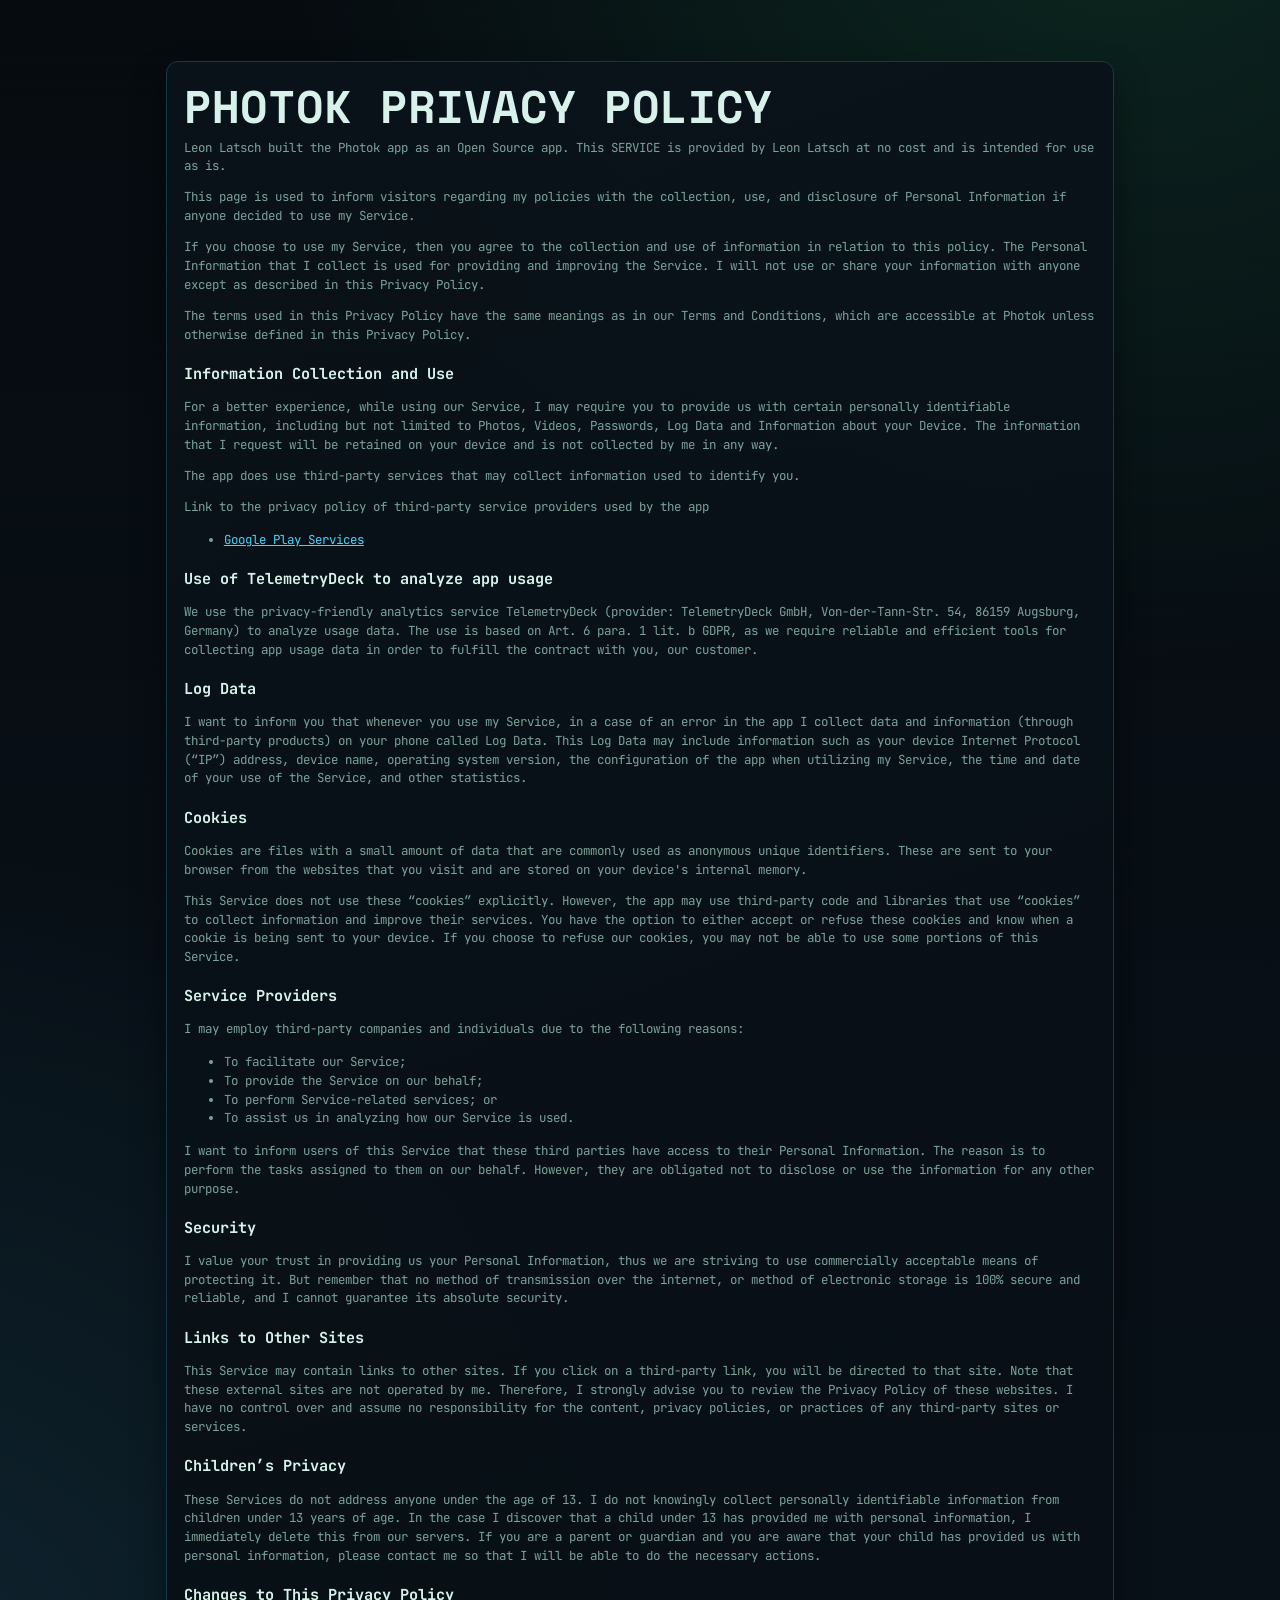
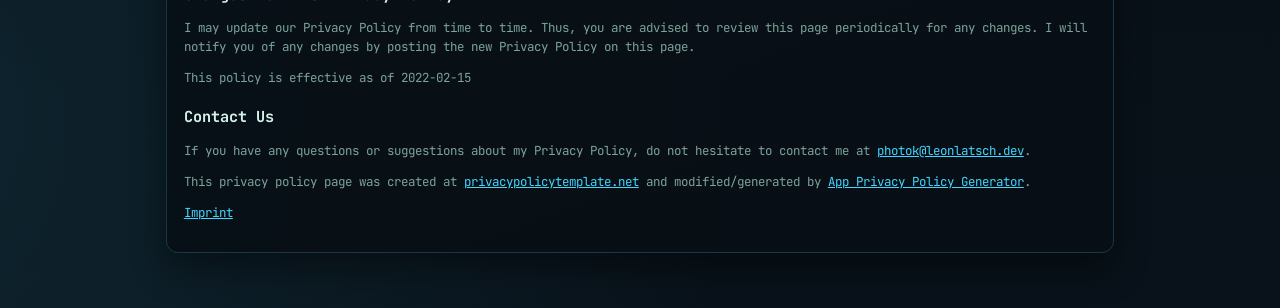
==== photok_privacy_policy/index.html @ 94ca9293 "add telemetry deck to photok privacy policy" ====
<!doctype html>
<html lang="en">
    <head>
        <meta charset="UTF-8" />
        <meta name="viewport" content="width=device-width, initial-scale=1.0" />
        <title>Photok Privacy Policy</title>
        <meta name="description" content="Privacy Policy for the Photok app." />
        <link
            rel="icon"
            type="image/png"
            href="https://github.com/leonlatsch.png"
        />
        <link rel="preconnect" href="https://fonts.googleapis.com" />
        <link rel="preconnect" href="https://fonts.gstatic.com" crossorigin />
        <link
            href="https://fonts.googleapis.com/css2?family=JetBrains+Mono:wght@400;500;700;800&family=Space+Mono:wght@400;700&display=swap"
            rel="stylesheet"
        />
        <link rel="stylesheet" href="../styles.css" />
    </head>
    <body>
        <div class="noise" aria-hidden="true"></div>

        <main class="legal-page">
            <section class="section legal-card">
                <h1>Photok Privacy Policy</h1>

                <p>
                    Leon Latsch built the Photok app as an Open Source app. This
                    SERVICE is provided by Leon Latsch at no cost and is
                    intended for use as is.
                </p>

                <p>
                    This page is used to inform visitors regarding my policies
                    with the collection, use, and disclosure of Personal
                    Information if anyone decided to use my Service.
                </p>

                <p>
                    If you choose to use my Service, then you agree to the
                    collection and use of information in relation to this
                    policy. The Personal Information that I collect is used for
                    providing and improving the Service. I will not use or share
                    your information with anyone except as described in this
                    Privacy Policy.
                </p>

                <p>
                    The terms used in this Privacy Policy have the same meanings
                    as in our Terms and Conditions, which are accessible at
                    Photok unless otherwise defined in this Privacy Policy.
                </p>

                <h2>Information Collection and Use</h2>
                <p>
                    For a better experience, while using our Service, I may
                    require you to provide us with certain personally
                    identifiable information, including but not limited to
                    Photos, Videos, Passwords, Log Data and Information about
                    your Device. The information that I request will be retained
                    on your device and is not collected by me in any way.
                </p>

                <p>
                    The app does use third-party services that may collect
                    information used to identify you.
                </p>

                <p>
                    Link to the privacy policy of third-party service providers
                    used by the app
                </p>
                <ul>
                    <li class="legal-source">
                        <a
                            href="https://www.google.com/policies/privacy/"
                            target="_blank"
                            rel="noreferrer"
                            >Google Play Services</a
                        >
                    </li>
                </ul>

                <h2>Use of TelemetryDeck to analyze app usage</h2>
                <p>
                    We use the privacy-friendly analytics service TelemetryDeck 
                    (provider: TelemetryDeck GmbH, Von-der-Tann-Str. 54, 86159 Augsburg, Germany)
                    to analyze usage data.
                    The use is based on Art. 6 para. 1 lit. b GDPR, as we require 
                    reliable and efficient tools for collecting app usage data in 
                    order to fulfill the contract with you, our customer.
                </p>

                <h2>Log Data</h2>
                <p>
                    I want to inform you that whenever you use my Service, in a
                    case of an error in the app I collect data and information
                    (through third-party products) on your phone called Log
                    Data. This Log Data may include information such as your
                    device Internet Protocol (“IP”) address, device name,
                    operating system version, the configuration of the app when
                    utilizing my Service, the time and date of your use of the
                    Service, and other statistics.
                </p>

                <h2>Cookies</h2>
                <p>
                    Cookies are files with a small amount of data that are
                    commonly used as anonymous unique identifiers. These are
                    sent to your browser from the websites that you visit and
                    are stored on your device's internal memory.
                </p>

                <p>
                    This Service does not use these “cookies” explicitly.
                    However, the app may use third-party code and libraries that
                    use “cookies” to collect information and improve their
                    services. You have the option to either accept or refuse
                    these cookies and know when a cookie is being sent to your
                    device. If you choose to refuse our cookies, you may not be
                    able to use some portions of this Service.
                </p>

                <h2>Service Providers</h2>
                <p>
                    I may employ third-party companies and individuals due to
                    the following reasons:
                </p>
                <ul>
                    <li>To facilitate our Service;</li>
                    <li>To provide the Service on our behalf;</li>
                    <li>To perform Service-related services; or</li>
                    <li>To assist us in analyzing how our Service is used.</li>
                </ul>

                <p>
                    I want to inform users of this Service that these third
                    parties have access to their Personal Information. The
                    reason is to perform the tasks assigned to them on our
                    behalf. However, they are obligated not to disclose or use
                    the information for any other purpose.
                </p>

                <h2>Security</h2>
                <p>
                    I value your trust in providing us your Personal
                    Information, thus we are striving to use commercially
                    acceptable means of protecting it. But remember that no
                    method of transmission over the internet, or method of
                    electronic storage is 100% secure and reliable, and I cannot
                    guarantee its absolute security.
                </p>

                <h2>Links to Other Sites</h2>
                <p>
                    This Service may contain links to other sites. If you click
                    on a third-party link, you will be directed to that site.
                    Note that these external sites are not operated by me.
                    Therefore, I strongly advise you to review the Privacy
                    Policy of these websites. I have no control over and assume
                    no responsibility for the content, privacy policies, or
                    practices of any third-party sites or services.
                </p>

                <h2>Children’s Privacy</h2>
                <p>
                    These Services do not address anyone under the age of 13. I
                    do not knowingly collect personally identifiable information
                    from children under 13 years of age. In the case I discover
                    that a child under 13 has provided me with personal
                    information, I immediately delete this from our servers. If
                    you are a parent or guardian and you are aware that your
                    child has provided us with personal information, please
                    contact me so that I will be able to do the necessary
                    actions.
                </p>

                <h2>Changes to This Privacy Policy</h2>
                <p>
                    I may update our Privacy Policy from time to time. Thus, you
                    are advised to review this page periodically for any
                    changes. I will notify you of any changes by posting the new
                    Privacy Policy on this page.
                </p>

                <p>This policy is effective as of 2022-02-15</p>

                <h2>Contact Us</h2>
                <p class="legal-source">
                    If you have any questions or suggestions about my Privacy
                    Policy, do not hesitate to contact me at
                    <a href="mailto:photok@leonlatsch.dev"
                        >photok@leonlatsch.dev</a
                    >.
                </p>

                <p class="legal-source">
                    This privacy policy page was created at
                    <a
                        href="https://privacypolicytemplate.net/"
                        target="_blank"
                        rel="noreferrer"
                        >privacypolicytemplate.net</a
                    >
                    and modified/generated by
                    <a
                        href="https://app-privacy-policy-generator.nisrulz.com/"
                        target="_blank"
                        rel="noreferrer"
                        >App Privacy Policy Generator</a
                    >.
                </p>

                <p class="legal-source"><a href="../imprint.html">Imprint</a></p>
            </section>
        </main>
    </body>
</html>
---- styles.css ----
:root {
  --bg: #060b10;
  --bg-2: #09121a;
  --panel: #0d1821;
  --panel-2: #111f2b;
  --line: #173846;
  --line-soft: #102a35;
  --text: #d8f2eb;
  --muted: #7ca39a;
  --accent: #3aff9a;
  --accent-2: #42d6ff;
  --chip: #0b141b;
  --shadow: 0 16px 34px rgba(0, 0, 0, 0.42);
}

*,
*::before,
*::after {
  box-sizing: border-box;
}

html,
body {
  margin: 0;
  padding: 0;
}

body {
  font-family: "JetBrains Mono", "IBM Plex Mono", monospace;
  font-size: 14px;
  line-height: 1.5;
  color: var(--text);
  min-height: 100vh;
  background:
    radial-gradient(circle at 88% -10%, rgba(58, 255, 154, 0.12), transparent 36%),
    radial-gradient(circle at -12% 90%, rgba(66, 214, 255, 0.1), transparent 40%),
    linear-gradient(180deg, var(--bg), var(--bg-2));
}

body::before {
  content: "";
  position: fixed;
  inset: 0;
  pointer-events: none;
  background: repeating-linear-gradient(
    to bottom,
    rgba(123, 255, 213, 0.03) 0,
    rgba(123, 255, 213, 0.03) 1px,
    transparent 1px,
    transparent 3px
  );
  opacity: 0.22;
  z-index: -3;
}

body.is-lang-transition [data-i18n],
body.is-lang-transition [data-i18n-html] {
  animation: i18n-swap 220ms ease;
}

@keyframes i18n-swap {
  0% {
    opacity: 0.2;
    transform: translateY(4px);
  }
  100% {
    opacity: 1;
    transform: translateY(0);
  }
}

.noise {
  position: fixed;
  inset: 0;
  pointer-events: none;
  opacity: 0.08;
  background-image: radial-gradient(rgba(196, 255, 242, 0.7) 0.4px, transparent 0.4px);
  background-size: 4px 4px;
  mix-blend-mode: screen;
  z-index: -2;
}

.orb {
  position: fixed;
  pointer-events: none;
  border-radius: 999px;
  filter: blur(52px);
  z-index: -1;
}

.orb-a {
  width: 260px;
  height: 260px;
  right: -70px;
  top: 60px;
  background: rgba(58, 255, 154, 0.16);
}

.orb-b {
  width: 260px;
  height: 260px;
  left: -80px;
  bottom: 70px;
  background: rgba(66, 214, 255, 0.12);
}

.site-header {
  position: sticky;
  top: 0;
  z-index: 30;
  width: min(1100px, calc(100% - 1.4rem));
  margin: 0.7rem auto 0;
  display: grid;
  grid-template-columns: minmax(0, 1fr) auto auto;
  align-items: center;
  gap: 0.8rem;
  padding: 0.62rem 0.86rem;
  border: 1px solid var(--line);
  border-radius: 10px;
  background: linear-gradient(145deg, rgba(12, 23, 32, 0.92), rgba(8, 16, 22, 0.95));
  box-shadow: 0 0 0 1px rgba(58, 255, 154, 0.08), var(--shadow);
  backdrop-filter: blur(10px);
}

.header-left {
  display: flex;
  align-items: center;
  gap: 0.56rem;
  min-width: 0;
}

.header-avatar-link {
  display: inline-flex;
  text-decoration: none;
}

.header-avatar {
  width: 34px;
  height: 34px;
  border-radius: 7px;
  border: 1px solid var(--line);
  box-shadow: 0 0 0 1px rgba(58, 255, 154, 0.14);
  object-fit: cover;
}

nav {
  display: flex;
  flex-wrap: wrap;
  align-items: center;
  gap: 0.36rem;
}

nav a {
  text-decoration: none;
  color: var(--muted);
  border: 1px solid transparent;
  border-radius: 6px;
  padding: 0.24rem 0.48rem;
  font-size: 0.76rem;
  text-transform: lowercase;
  transition: color 160ms ease, border-color 160ms ease, background 160ms ease;
}

nav a::before {
  content: "~/";
  color: rgba(66, 214, 255, 0.55);
}

nav a:hover {
  color: var(--text);
  border-color: var(--line);
  background: rgba(66, 214, 255, 0.08);
}

.header-center {
  justify-self: center;
}

.terminal-pill {
  display: inline-flex;
  align-items: center;
  gap: 0.2rem;
  border: 1px solid var(--line);
  border-radius: 999px;
  padding: 0.22rem 0.62rem;
  color: var(--accent-2);
  font-size: 0.66rem;
  text-transform: lowercase;
  letter-spacing: 0.06em;
  background: rgba(8, 15, 21, 0.84);
}

.cursor {
  width: 7px;
  height: 0.9em;
  background: var(--accent);
  display: inline-block;
  box-shadow: 0 0 8px rgba(58, 255, 154, 0.55);
  animation: blink-cursor 1s steps(2, start) infinite;
}

.lang-switcher {
  display: flex;
  gap: 0.35rem;
}

.lang-switcher button {
  border: 1px solid var(--line);
  background: rgba(7, 14, 19, 0.9);
  color: var(--muted);
  font-family: inherit;
  font-size: 0.68rem;
  padding: 0.18rem 0.44rem;
  border-radius: 6px;
  cursor: pointer;
}

.lang-switcher button.active {
  color: #03140c;
  border-color: transparent;
  background: linear-gradient(130deg, var(--accent), #6fffbb);
}

main {
  max-width: 1100px;
  margin: 0 auto;
  padding: 1.35rem 1rem 3.8rem;
}

.hero {
  position: relative;
  border: 1px solid var(--line);
  border-radius: 12px;
  padding: 1.3rem;
  background:
    linear-gradient(90deg, rgba(58, 255, 154, 0.06), transparent 24%),
    linear-gradient(180deg, rgba(12, 26, 36, 0.92), rgba(8, 18, 24, 0.92));
  box-shadow: var(--shadow);
}

.hero-layout {
  display: grid;
  grid-template-columns: 1.16fr minmax(170px, 250px);
  gap: 1rem;
  align-items: end;
}

.kicker,
.eyebrow {
  margin: 0;
  color: var(--accent-2);
  font-size: 0.62rem;
  text-transform: uppercase;
  letter-spacing: 0.16em;
}

.kicker::before,
.eyebrow::before {
  content: "// ";
  color: var(--accent);
}

h1 {
  margin: 0.62rem 0 0;
  max-width: 16ch;
  line-height: 0.9;
  font-size: clamp(1.8rem, 6.2vw, 4.5rem);
  font-family: "Space Mono", "JetBrains Mono", monospace;
  text-transform: uppercase;
}

h1 span {
  display: block;
}

.hero-name {
  color: var(--accent);
  text-shadow: 0 0 16px rgba(58, 255, 154, 0.32);
}

.lead {
  margin: 0.9rem 0 0;
  max-width: 60ch;
  color: var(--muted);
  font-size: 0.86rem;
}

.hero-actions {
  margin-top: 1rem;
  display: flex;
  flex-wrap: wrap;
  gap: 0.5rem;
}

.btn {
  text-decoration: none;
  border: 1px solid var(--line);
  border-radius: 7px;
  padding: 0.46rem 0.68rem;
  font-size: 0.73rem;
  font-weight: 700;
  text-transform: uppercase;
  letter-spacing: 0.08em;
  transition: transform 150ms ease, box-shadow 150ms ease, background 150ms ease;
}

.btn:hover {
  transform: translateY(-2px);
}

.btn-primary {
  color: #05120d;
  border-color: transparent;
  background: linear-gradient(130deg, #30ff93, #68ffc5);
  box-shadow: 0 8px 18px rgba(58, 255, 154, 0.24);
}

.btn-secondary {
  color: var(--text);
  background: rgba(10, 18, 24, 0.84);
}

.hero-side {
  display: grid;
  gap: 0.55rem;
  justify-items: end;
}

.profile-pic {
  width: clamp(130px, 21vw, 178px);
  height: clamp(130px, 21vw, 178px);
  object-fit: cover;
  border-radius: 8px;
  border: 1px solid var(--line);
  box-shadow: 0 0 0 1px rgba(58, 255, 154, 0.16), 12px 12px 0 rgba(13, 30, 40, 0.75);
  filter: saturate(0.88) contrast(1.08);
}

.hero-side-note {
  margin: 0;
  max-width: 24ch;
  text-align: right;
  color: var(--muted);
  font-size: 0.69rem;
}

.section {
  margin-top: 2.8rem;
}

.section-head h2 {
  margin: 0.35rem 0 0;
  font-size: clamp(1.12rem, 3.2vw, 1.85rem);
  line-height: 1.02;
  text-transform: uppercase;
  letter-spacing: 0.05em;
  font-family: "Space Mono", "JetBrains Mono", monospace;
}

.big-projects {
  margin-top: 0.86rem;
  display: grid;
  grid-template-columns: repeat(auto-fit, minmax(250px, 1fr));
  gap: 0.7rem;
}

.card {
  border: 1px solid var(--line);
  border-radius: 10px;
  padding: 0.9rem;
  background:
    linear-gradient(180deg, rgba(17, 34, 45, 0.78), rgba(10, 19, 26, 0.82));
  position: relative;
  overflow: hidden;
}

.card::before {
  content: "";
  position: absolute;
  left: 0;
  top: 0;
  width: 100%;
  height: 2px;
  background: linear-gradient(90deg, transparent, var(--accent), transparent);
  opacity: 0.54;
}

.card:hover {
  border-color: #245a6d;
  box-shadow: 0 12px 24px rgba(2, 11, 16, 0.6);
}

.card h3 {
  margin: 0;
  font-size: 0.91rem;
  color: #e9fff8;
}

.card p {
  margin: 0.54rem 0 0;
  color: var(--muted);
  font-size: 0.76rem;
}

.project-links {
  margin-top: 0.76rem;
  display: flex;
  flex-wrap: wrap;
  gap: 0.42rem;
}

.project-links a,
.btn-link {
  text-decoration: none;
  border: 1px solid var(--line);
  color: var(--text);
  background: var(--chip);
  border-radius: 6px;
  padding: 0.22rem 0.52rem;
  font-size: 0.66rem;
  text-transform: uppercase;
  letter-spacing: 0.06em;
}

.btn-link {
  cursor: pointer;
  font-family: inherit;
}

.project-links a:hover,
.btn-link:hover {
  border-color: #255a64;
  background: rgba(66, 214, 255, 0.1);
}

.small-project-list {
  margin-top: 0.9rem;
  border: 1px solid var(--line);
  border-radius: 10px;
  overflow: hidden;
  background: rgba(10, 18, 25, 0.82);
}

.small-project {
  padding: 0.78rem 0.88rem;
  border-bottom: 1px dashed var(--line-soft);
}

.small-project:last-child {
  border-bottom: 0;
}

.small-project h3 {
  margin: 0;
  font-size: 0.84rem;
}

.small-project p {
  margin: 0.34rem 0 0;
  color: var(--muted);
  font-size: 0.74rem;
}

.social-links {
  margin-top: 0.88rem;
  display: grid;
  grid-template-columns: repeat(auto-fit, minmax(140px, 1fr));
  gap: 0.5rem;
}

.social-links a {
  text-decoration: none;
  color: var(--text);
  border: 1px solid var(--line);
  border-radius: 8px;
  padding: 0.48rem 0.56rem;
  font-size: 0.72rem;
  background: rgba(10, 19, 26, 0.88);
}

.social-links a::before {
  content: "> ";
  color: var(--accent);
}

.social-links a:hover {
  border-color: #255a64;
  background: rgba(66, 214, 255, 0.1);
}

.about-text {
  max-width: 68ch;
  color: var(--muted);
  font-size: 0.83rem;
}

.contact {
  border: 1px solid var(--line);
  border-radius: 12px;
  padding: 1rem;
  background:
    radial-gradient(circle at 98% 20%, rgba(58, 255, 154, 0.12), transparent 28%),
    linear-gradient(135deg, rgba(12, 23, 31, 0.95), rgba(8, 15, 22, 0.95));
}

.section-head + .contact {
  margin-top: 0.9rem;
}

.contact h2 {
  margin: 0.24rem 0 0.62rem;
  font-size: clamp(1.3rem, 3.8vw, 2.35rem);
  line-height: 0.95;
}

.mail-link {
  color: var(--accent);
  font-size: 1.05rem;
  text-decoration: none;
  text-shadow: 0 0 12px rgba(58, 255, 154, 0.32);
}

.contact-note {
  margin: 0.56rem 0 0;
  max-width: 56ch;
  color: var(--muted);
  font-size: 0.8rem;
}

.contact-actions {
  margin-top: 0.9rem;
  display: flex;
  flex-wrap: wrap;
  gap: 0.45rem;
}

.legal-page {
  max-width: 980px;
  margin: 0 auto;
  padding: 1rem 1rem 3.4rem;
}

.legal-card {
  border: 1px solid var(--line);
  border-radius: 12px;
  background: linear-gradient(160deg, rgba(10, 19, 26, 0.95), rgba(8, 15, 21, 0.95));
  padding: 1.05rem;
  box-shadow: var(--shadow);
}

.legal-card h1 {
  max-width: none;
  margin-top: 0.45rem;
  font-size: clamp(1.5rem, 5vw, 2.8rem);
}

.legal-card h2 {
  margin-top: 1.15rem;
  font-size: 0.95rem;
}

.legal-card h3 {
  margin-top: 1rem;
  font-size: 0.84rem;
}

.legal-card p,
.legal-card li {
  color: var(--muted);
  font-size: 0.78rem;
}

.legal-source a {
  color: var(--accent-2);
}

.site-footer {
  margin-top: 1.4rem;
  border-top: 1px solid var(--line-soft);
  padding: 0.92rem 1rem 1.8rem;
}

.site-footer-inner {
  max-width: 1100px;
  margin: 0 auto;
  display: grid;
  grid-template-columns: 1fr auto 1fr;
  align-items: center;
  gap: 0.62rem;
}

.site-footer-left {
  min-height: 1px;
}

.site-footer-copy {
  margin: 0;
  color: #6b9c8f;
  font-size: 0.7rem;
  justify-self: center;
}

.site-footer-links {
  margin: 0;
  justify-self: end;
  display: flex;
  flex-wrap: wrap;
  align-items: center;
  gap: 0.46rem;
  color: #6b9c8f;
  font-size: 0.7rem;
}

.site-footer-links a {
  color: #7fbfb0;
  text-decoration: none;
}

.site-footer-links a:hover {
  color: var(--accent);
}

.project-modal {
  border: 0;
  background: transparent;
  max-width: min(760px, calc(100vw - 2rem));
  width: 100%;
  padding: 0;
}

.project-modal::backdrop {
  background: rgba(0, 6, 9, 0.76);
  animation: modal-backdrop-in 160ms ease;
}

.project-modal-card {
  border: 1px solid var(--line);
  border-radius: 12px;
  background: linear-gradient(150deg, rgba(9, 18, 25, 0.97), rgba(7, 13, 18, 0.97));
  box-shadow: 0 22px 40px rgba(0, 0, 0, 0.5);
  padding: 0.9rem;
}

.project-modal-head {
  display: flex;
  align-items: center;
  justify-content: space-between;
  gap: 0.6rem;
}

#project-modal-title {
  margin: 0.6rem 0 0;
  font-size: 1.02rem;
}

#project-modal-body {
  margin: 0.46rem 0 0;
  color: var(--muted);
  font-size: 0.8rem;
}

.project-modal[open] .project-modal-card {
  animation: modal-in 200ms cubic-bezier(0.2, 0.8, 0.2, 1);
}

.project-modal.is-closing::backdrop {
  animation: modal-backdrop-out 150ms ease forwards;
}

.project-modal.is-closing .project-modal-card {
  animation: modal-out 150ms ease forwards;
}

.reveal {
  opacity: 0;
  transform: translateY(12px);
  transition: opacity 390ms ease, transform 390ms ease;
}

.reveal.is-visible {
  opacity: 1;
  transform: none;
}

@keyframes modal-in {
  0% {
    opacity: 0;
    transform: translateY(10px) scale(0.98);
  }
  100% {
    opacity: 1;
    transform: translateY(0) scale(1);
  }
}

@keyframes modal-out {
  0% {
    opacity: 1;
    transform: translateY(0) scale(1);
  }
  100% {
    opacity: 0;
    transform: translateY(8px) scale(0.985);
  }
}

@keyframes modal-backdrop-in {
  0% {
    opacity: 0;
  }
  100% {
    opacity: 1;
  }
}

@keyframes modal-backdrop-out {
  0% {
    opacity: 1;
  }
  100% {
    opacity: 0;
  }
}

@keyframes blink-cursor {
  0% {
    opacity: 1;
  }
  50% {
    opacity: 0;
  }
  100% {
    opacity: 1;
  }
}

@media (max-width: 980px) {
  .site-header {
    grid-template-columns: 1fr auto;
    row-gap: 0.5rem;
  }

  .header-center {
    grid-column: 1 / -1;
    justify-self: start;
  }

  .hero-layout {
    grid-template-columns: 1fr;
    gap: 0.8rem;
  }

  .hero-side {
    justify-items: start;
  }

  .hero-side-note {
    text-align: left;
  }

  .site-footer-inner {
    grid-template-columns: 1fr;
    justify-items: center;
    text-align: center;
  }

  .site-footer-links {
    justify-self: center;
  }
}

@media (max-width: 620px) {
  body {
    font-size: 13px;
  }

  .site-header {
    width: calc(100% - 0.8rem);
    margin-top: 0.5rem;
    padding: 0.56rem;
  }

  .header-left {
    flex-wrap: wrap;
  }

  .header-center {
    width: 100%;
  }

  .terminal-pill {
    width: 100%;
  }

  main {
    padding: 1rem 0.62rem 3.1rem;
  }

  .hero {
    padding: 1rem;
  }

  .contact {
    padding: 0.86rem;
  }
}
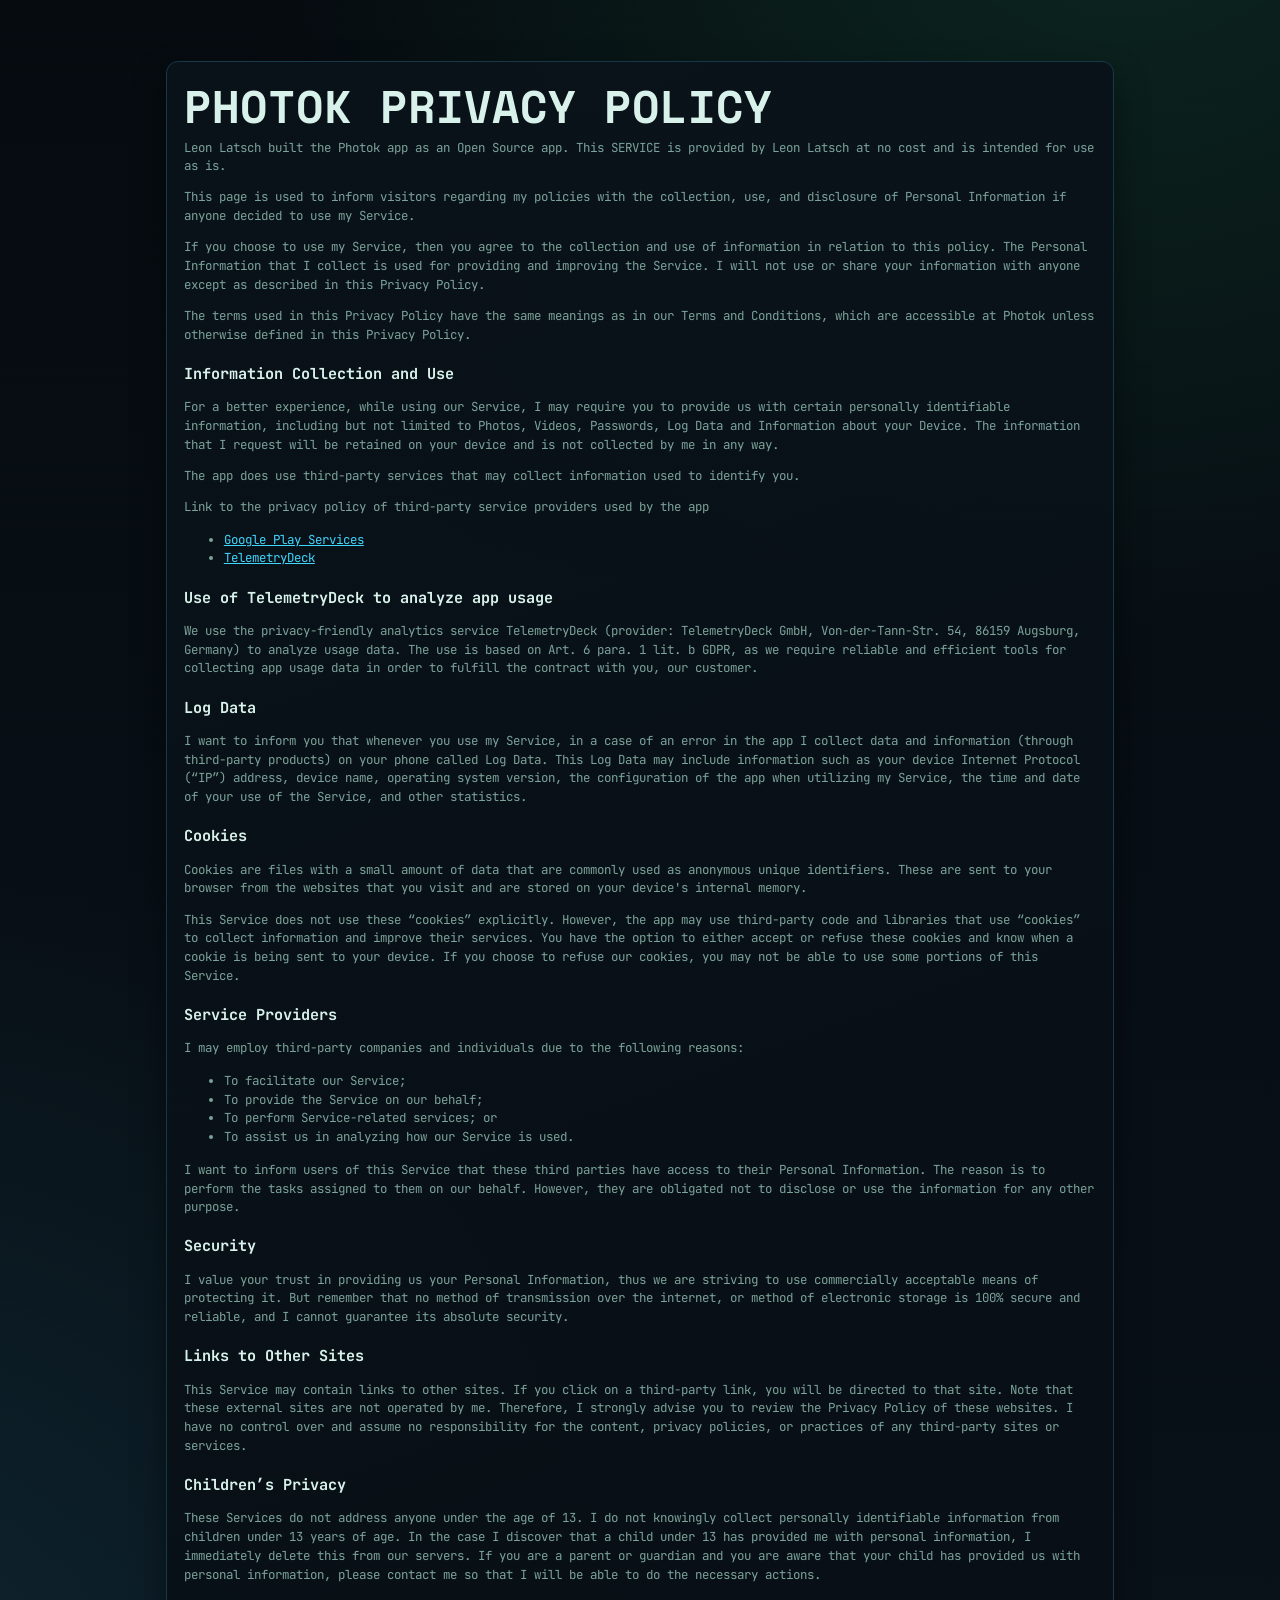
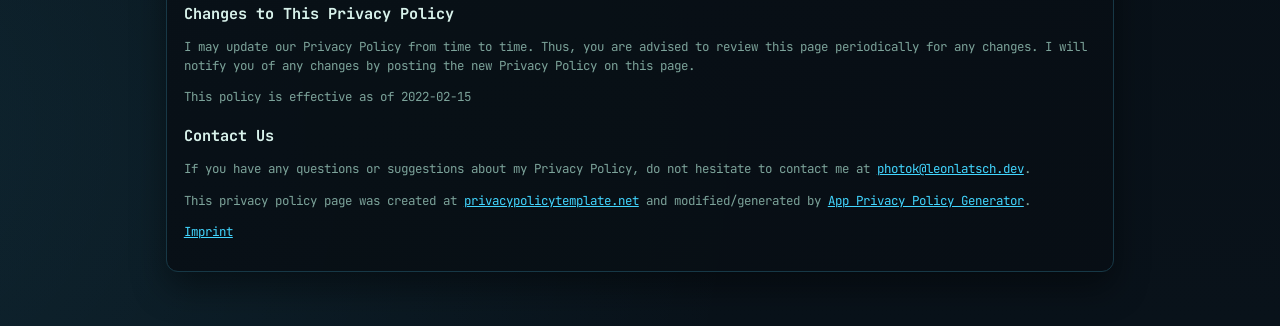
==== commit 1f1aebbc: "add telemetry deck to list of third party services" ====
--- a/photok_privacy_policy/index.html
+++ b/photok_privacy_policy/index.html
@@ -80,6 +80,14 @@
                             >Google Play Services</a
                         >
                     </li>
+                    <li class="legal-source">
+                        <a
+                            href="https://telemetrydeck.com/privacy/"
+                            target="_blank"
+                            rel="noreferrer"
+                            >TelemetryDeck</a
+                        >
+                    </li>
                 </ul>
 
                 <h2>Use of TelemetryDeck to analyze app usage</h2>
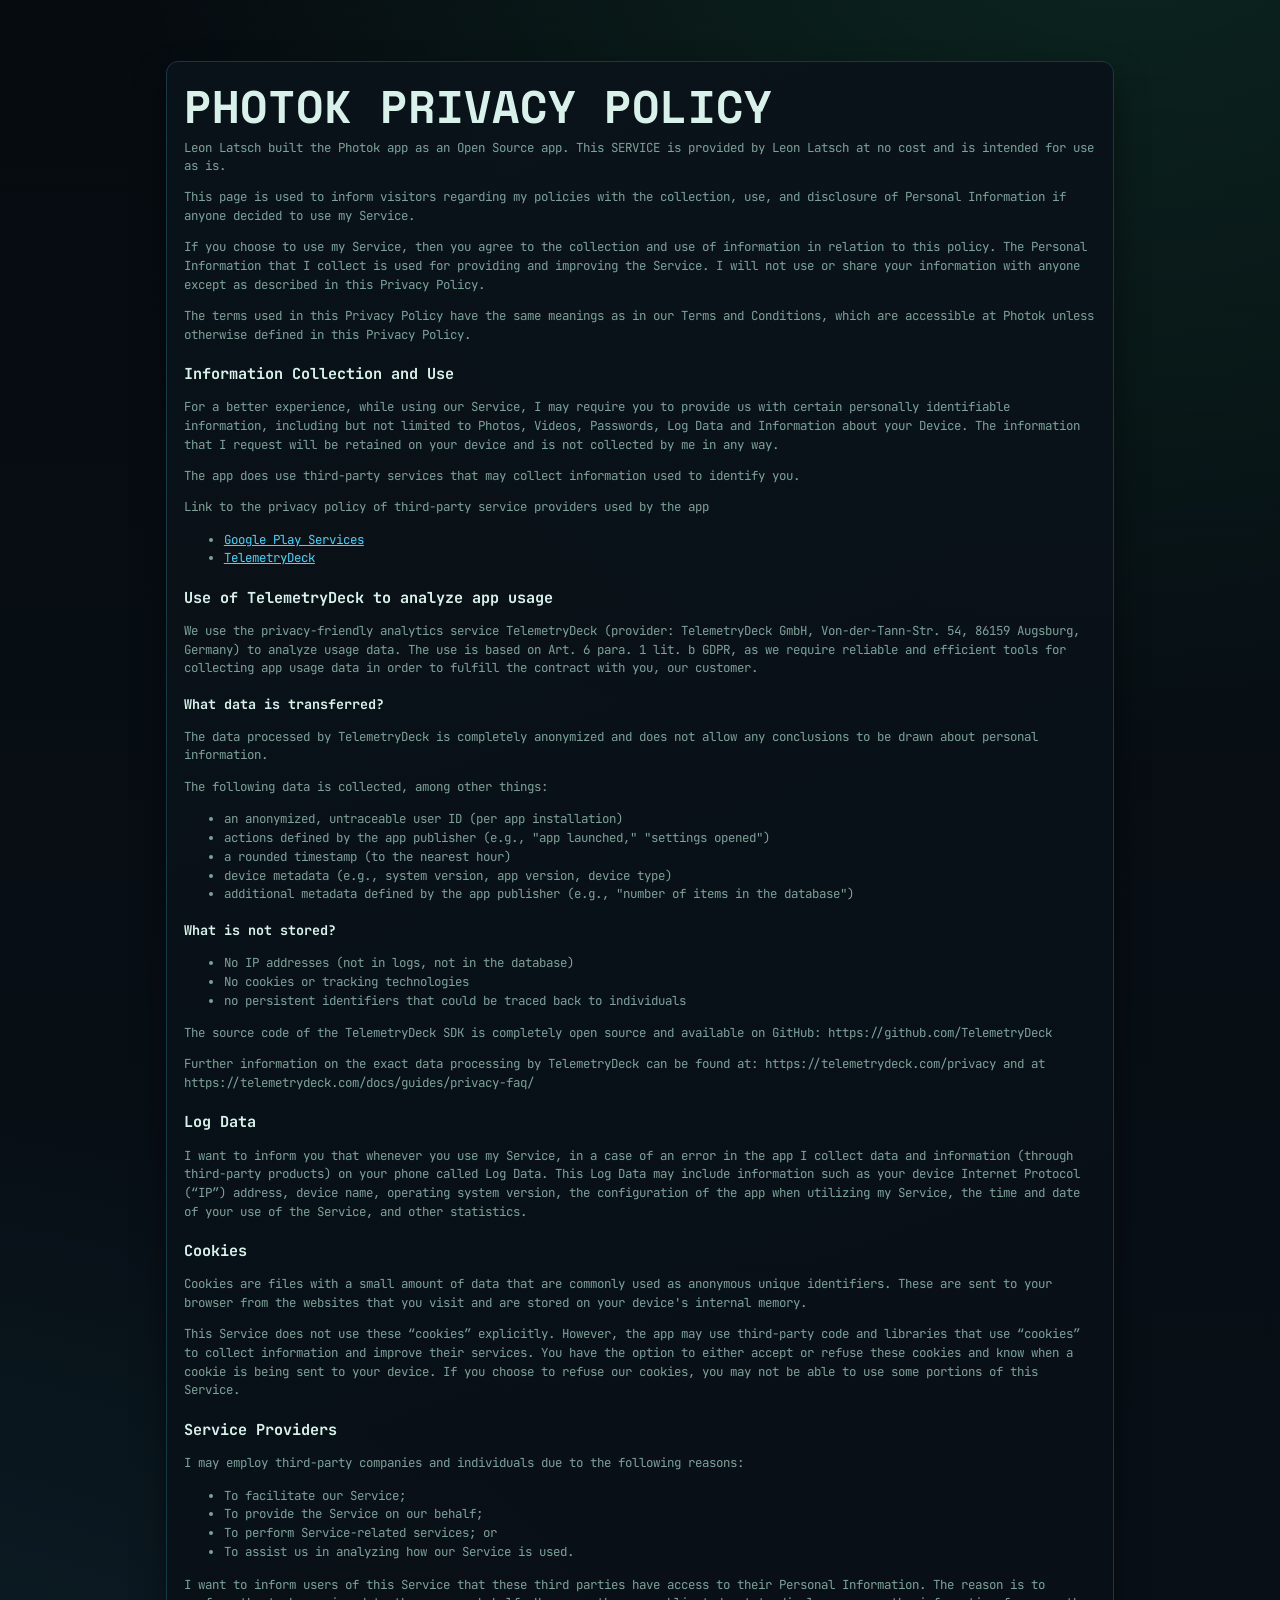
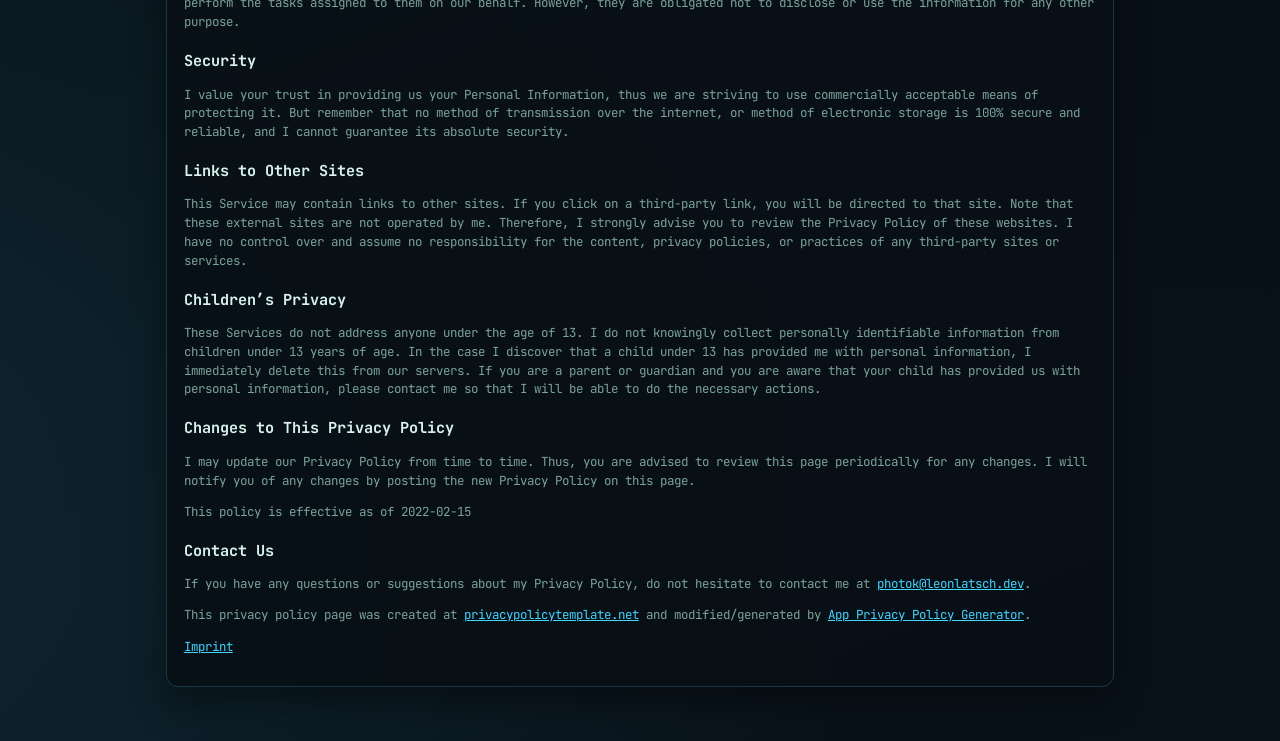
==== commit b5eca831: "add missing privacy texts for telemetry" ====
--- a/photok_privacy_policy/index.html
+++ b/photok_privacy_policy/index.html
@@ -17,6 +17,7 @@
             rel="stylesheet"
         />
         <link rel="stylesheet" href="../styles.css" />
+        <script src="https://cdn.telemetrydeck.com/websdk/telemetrydeck.min.js" data-app-id="EEBC27F7-3748-41E8-992B-FD4944C7D993"></script>
     </head>
     <body>
         <div class="noise" aria-hidden="true"></div>
@@ -100,6 +101,41 @@
                     order to fulfill the contract with you, our customer.
                 </p>
 
+                <h3>What data is transferred?</h3>
+                <p>
+                    The data processed by TelemetryDeck is completely anonymized and does not allow any conclusions to be drawn about personal information.
+                </p>
+
+                <p>
+                    The following data is collected, among other things:
+                </p>
+
+                <ul>
+                  <li>an anonymized, untraceable user ID (per app installation)</li>
+                  <li>actions defined by the app publisher (e.g., "app launched," "settings opened")</li>
+                  <li>a rounded timestamp (to the nearest hour)</li>
+                  <li>device metadata (e.g., system version, app version, device type)</li>
+                  <li>additional metadata defined by the app publisher (e.g., "number of items in the database")</li>
+                </ul>
+
+                <h3>
+                  What is not stored?
+                </h3>
+
+                <ul>
+                  <li>No IP addresses (not in logs, not in the database)</li>
+                  <li>No cookies or tracking technologies</li>
+                  <li>no persistent identifiers that could be traced back to individuals</li>
+                </ul>
+
+                <p>
+                  The source code of the TelemetryDeck SDK is completely open source and available on GitHub: https://github.com/TelemetryDeck
+                </p>
+
+                <p>
+                  Further information on the exact data processing by TelemetryDeck can be found at: https://telemetrydeck.com/privacy and at https://telemetrydeck.com/docs/guides/privacy-faq/
+                </p>
+
                 <h2>Log Data</h2>
                 <p>
                     I want to inform you that whenever you use my Service, in a
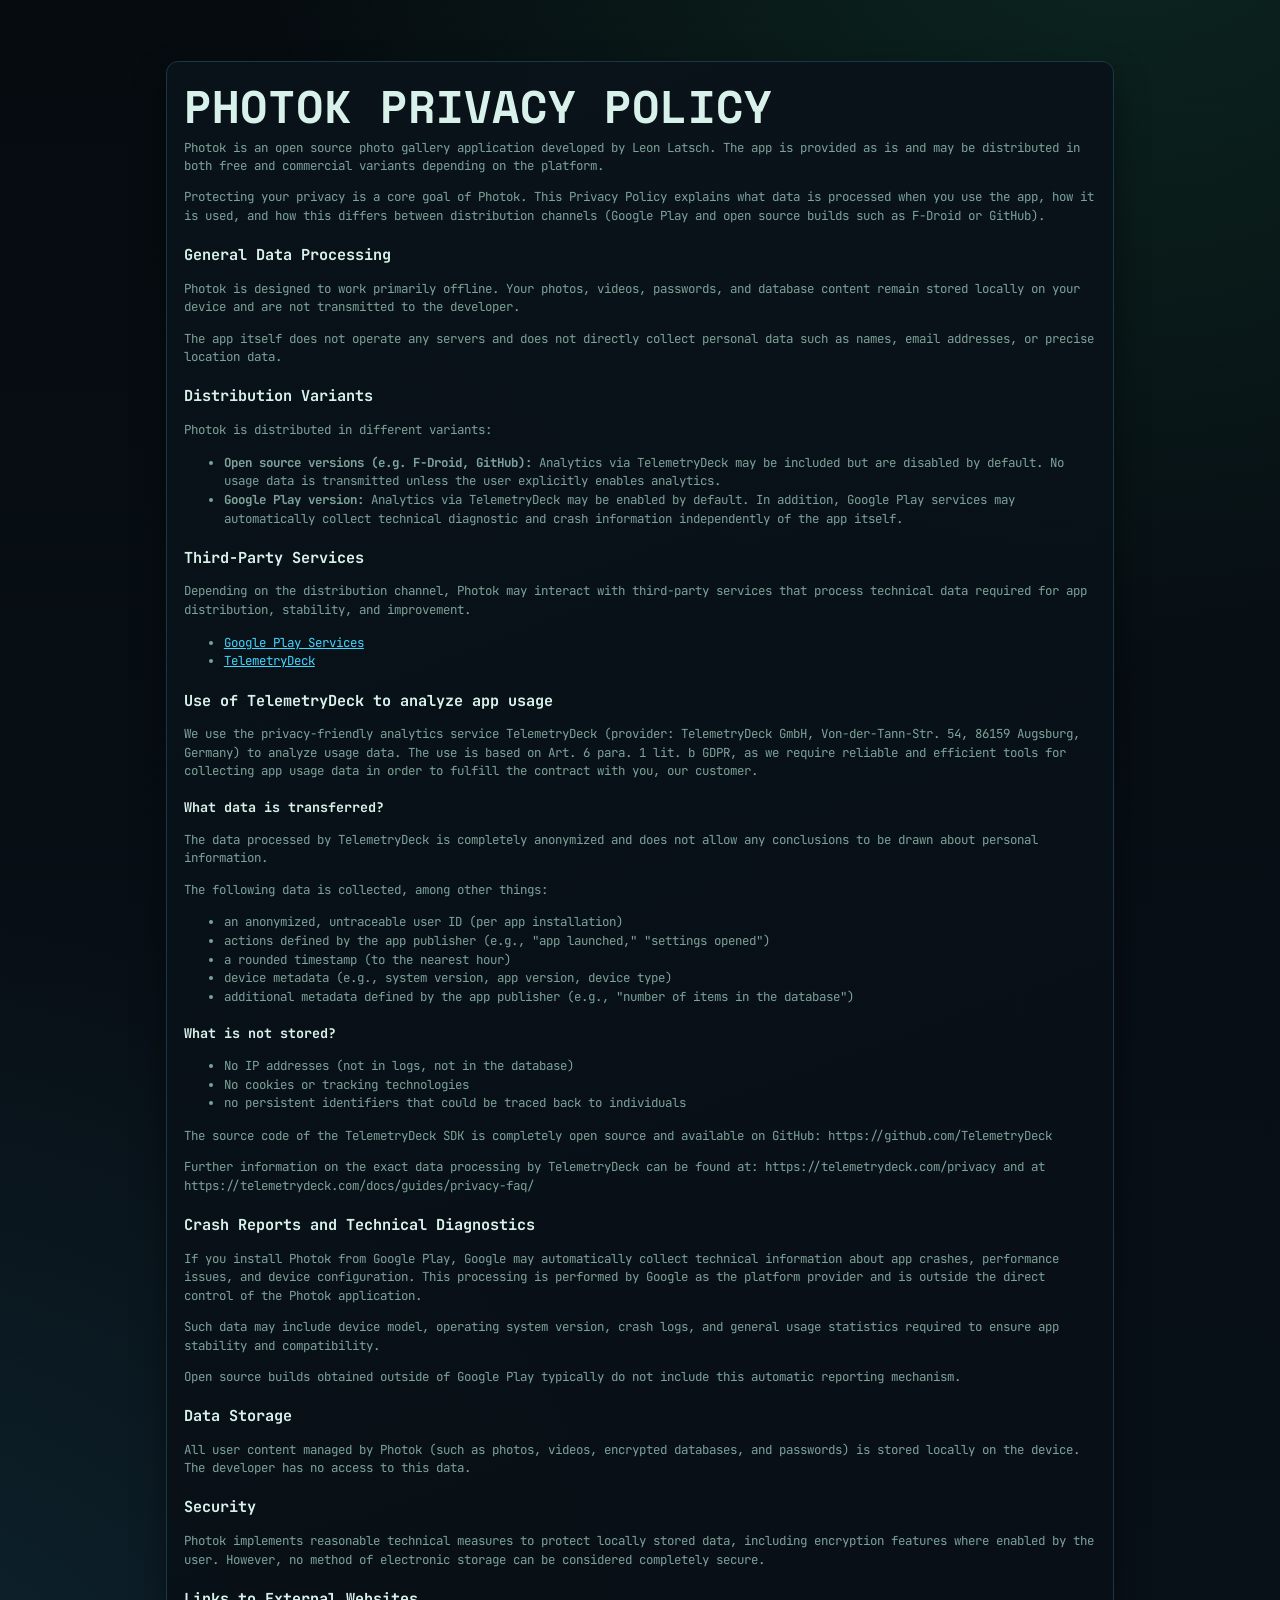
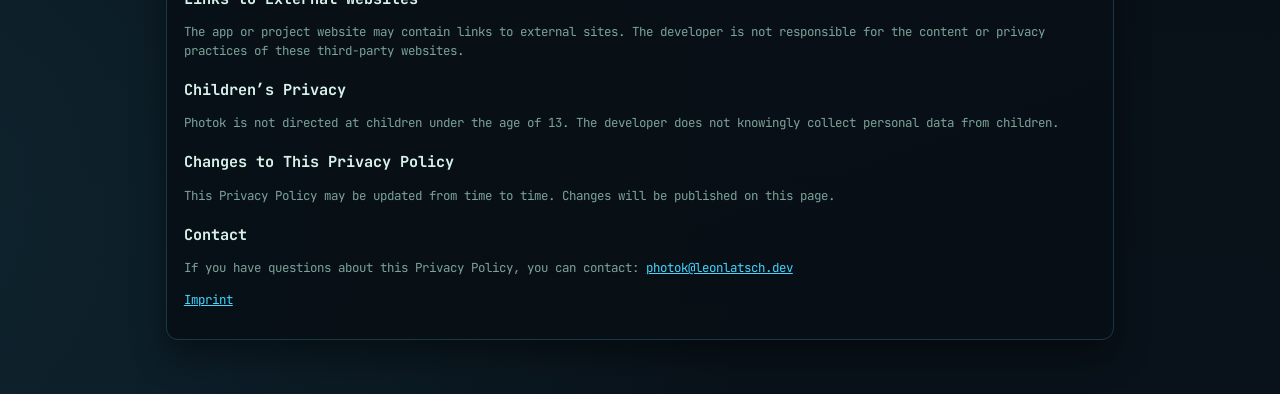
==== commit 4019a1a3: "update photok privacy" ====
--- a/photok_privacy_policy/index.html
+++ b/photok_privacy_policy/index.html
@@ -17,7 +17,10 @@
             rel="stylesheet"
         />
         <link rel="stylesheet" href="../styles.css" />
-        <script src="https://cdn.telemetrydeck.com/websdk/telemetrydeck.min.js" data-app-id="EEBC27F7-3748-41E8-992B-FD4944C7D993"></script>
+        <script
+            src="https://cdn.telemetrydeck.com/websdk/telemetrydeck.min.js"
+            data-app-id="EEBC27F7-3748-41E8-992B-FD4944C7D993"
+        ></script>
     </head>
     <body>
         <div class="noise" aria-hidden="true"></div>
@@ -27,51 +30,66 @@
                 <h1>Photok Privacy Policy</h1>
 
                 <p>
-                    Leon Latsch built the Photok app as an Open Source app. This
-                    SERVICE is provided by Leon Latsch at no cost and is
-                    intended for use as is.
-                </p>
-
-                <p>
-                    This page is used to inform visitors regarding my policies
-                    with the collection, use, and disclosure of Personal
-                    Information if anyone decided to use my Service.
-                </p>
-
-                <p>
-                    If you choose to use my Service, then you agree to the
-                    collection and use of information in relation to this
-                    policy. The Personal Information that I collect is used for
-                    providing and improving the Service. I will not use or share
-                    your information with anyone except as described in this
-                    Privacy Policy.
-                </p>
-
-                <p>
-                    The terms used in this Privacy Policy have the same meanings
-                    as in our Terms and Conditions, which are accessible at
-                    Photok unless otherwise defined in this Privacy Policy.
-                </p>
-
-                <h2>Information Collection and Use</h2>
-                <p>
-                    For a better experience, while using our Service, I may
-                    require you to provide us with certain personally
-                    identifiable information, including but not limited to
-                    Photos, Videos, Passwords, Log Data and Information about
-                    your Device. The information that I request will be retained
-                    on your device and is not collected by me in any way.
-                </p>
-
-                <p>
-                    The app does use third-party services that may collect
-                    information used to identify you.
-                </p>
-
-                <p>
-                    Link to the privacy policy of third-party service providers
-                    used by the app
-                </p>
+                    Photok is an open source photo gallery application developed
+                    by Leon Latsch. The app is provided as is and may be
+                    distributed in both free and commercial variants depending
+                    on the platform.
+                </p>
+
+                <p>
+                    Protecting your privacy is a core goal of Photok. This
+                    Privacy Policy explains what data is processed when you use
+                    the app, how it is used, and how this differs between
+                    distribution channels (Google Play and open source builds
+                    such as F-Droid or GitHub).
+                </p>
+
+                <h2>General Data Processing</h2>
+
+                <p>
+                    Photok is designed to work primarily offline. Your photos,
+                    videos, passwords, and database content remain stored
+                    locally on your device and are not transmitted to the
+                    developer.
+                </p>
+
+                <p>
+                    The app itself does not operate any servers and does not
+                    directly collect personal data such as names, email
+                    addresses, or precise location data.
+                </p>
+
+                <h2>Distribution Variants</h2>
+
+                <p>Photok is distributed in different variants:</p>
+
+                <ul>
+                    <li>
+                        <strong
+                            >Open source versions (e.g. F-Droid,
+                            GitHub):</strong
+                        >
+                        Analytics via TelemetryDeck may be included but are
+                        disabled by default. No usage data is transmitted unless
+                        the user explicitly enables analytics.
+                    </li>
+                    <li>
+                        <strong>Google Play version:</strong>
+                        Analytics via TelemetryDeck may be enabled by default.
+                        In addition, Google Play services may automatically
+                        collect technical diagnostic and crash information
+                        independently of the app itself.
+                    </li>
+                </ul>
+
+                <h2>Third-Party Services</h2>
+
+                <p>
+                    Depending on the distribution channel, Photok may interact
+                    with third-party services that process technical data
+                    required for app distribution, stability, and improvement.
+                </p>
+
                 <ul>
                     <li class="legal-source">
                         <a
@@ -93,170 +111,141 @@
 
                 <h2>Use of TelemetryDeck to analyze app usage</h2>
                 <p>
-                    We use the privacy-friendly analytics service TelemetryDeck 
-                    (provider: TelemetryDeck GmbH, Von-der-Tann-Str. 54, 86159 Augsburg, Germany)
-                    to analyze usage data.
-                    The use is based on Art. 6 para. 1 lit. b GDPR, as we require 
-                    reliable and efficient tools for collecting app usage data in 
-                    order to fulfill the contract with you, our customer.
+                    We use the privacy-friendly analytics service TelemetryDeck
+                    (provider: TelemetryDeck GmbH, Von-der-Tann-Str. 54, 86159
+                    Augsburg, Germany) to analyze usage data. The use is based
+                    on Art. 6 para. 1 lit. b GDPR, as we require reliable and
+                    efficient tools for collecting app usage data in order to
+                    fulfill the contract with you, our customer.
                 </p>
 
                 <h3>What data is transferred?</h3>
                 <p>
-                    The data processed by TelemetryDeck is completely anonymized and does not allow any conclusions to be drawn about personal information.
-                </p>
-
-                <p>
-                    The following data is collected, among other things:
-                </p>
-
-                <ul>
-                  <li>an anonymized, untraceable user ID (per app installation)</li>
-                  <li>actions defined by the app publisher (e.g., "app launched," "settings opened")</li>
-                  <li>a rounded timestamp (to the nearest hour)</li>
-                  <li>device metadata (e.g., system version, app version, device type)</li>
-                  <li>additional metadata defined by the app publisher (e.g., "number of items in the database")</li>
-                </ul>
-
-                <h3>
-                  What is not stored?
-                </h3>
-
-                <ul>
-                  <li>No IP addresses (not in logs, not in the database)</li>
-                  <li>No cookies or tracking technologies</li>
-                  <li>no persistent identifiers that could be traced back to individuals</li>
-                </ul>
-
-                <p>
-                  The source code of the TelemetryDeck SDK is completely open source and available on GitHub: https://github.com/TelemetryDeck
-                </p>
-
-                <p>
-                  Further information on the exact data processing by TelemetryDeck can be found at: https://telemetrydeck.com/privacy and at https://telemetrydeck.com/docs/guides/privacy-faq/
-                </p>
-
-                <h2>Log Data</h2>
-                <p>
-                    I want to inform you that whenever you use my Service, in a
-                    case of an error in the app I collect data and information
-                    (through third-party products) on your phone called Log
-                    Data. This Log Data may include information such as your
-                    device Internet Protocol (“IP”) address, device name,
-                    operating system version, the configuration of the app when
-                    utilizing my Service, the time and date of your use of the
-                    Service, and other statistics.
-                </p>
-
-                <h2>Cookies</h2>
-                <p>
-                    Cookies are files with a small amount of data that are
-                    commonly used as anonymous unique identifiers. These are
-                    sent to your browser from the websites that you visit and
-                    are stored on your device's internal memory.
-                </p>
-
-                <p>
-                    This Service does not use these “cookies” explicitly.
-                    However, the app may use third-party code and libraries that
-                    use “cookies” to collect information and improve their
-                    services. You have the option to either accept or refuse
-                    these cookies and know when a cookie is being sent to your
-                    device. If you choose to refuse our cookies, you may not be
-                    able to use some portions of this Service.
-                </p>
-
-                <h2>Service Providers</h2>
-                <p>
-                    I may employ third-party companies and individuals due to
-                    the following reasons:
-                </p>
-                <ul>
-                    <li>To facilitate our Service;</li>
-                    <li>To provide the Service on our behalf;</li>
-                    <li>To perform Service-related services; or</li>
-                    <li>To assist us in analyzing how our Service is used.</li>
-                </ul>
-
-                <p>
-                    I want to inform users of this Service that these third
-                    parties have access to their Personal Information. The
-                    reason is to perform the tasks assigned to them on our
-                    behalf. However, they are obligated not to disclose or use
-                    the information for any other purpose.
+                    The data processed by TelemetryDeck is completely anonymized
+                    and does not allow any conclusions to be drawn about
+                    personal information.
+                </p>
+
+                <p>The following data is collected, among other things:</p>
+
+                <ul>
+                    <li>
+                        an anonymized, untraceable user ID (per app
+                        installation)
+                    </li>
+                    <li>
+                        actions defined by the app publisher (e.g., "app
+                        launched," "settings opened")
+                    </li>
+                    <li>a rounded timestamp (to the nearest hour)</li>
+                    <li>
+                        device metadata (e.g., system version, app version,
+                        device type)
+                    </li>
+                    <li>
+                        additional metadata defined by the app publisher (e.g.,
+                        "number of items in the database")
+                    </li>
+                </ul>
+
+                <h3>What is not stored?</h3>
+
+                <ul>
+                    <li>No IP addresses (not in logs, not in the database)</li>
+                    <li>No cookies or tracking technologies</li>
+                    <li>
+                        no persistent identifiers that could be traced back to
+                        individuals
+                    </li>
+                </ul>
+
+                <p>
+                    The source code of the TelemetryDeck SDK is completely open
+                    source and available on GitHub:
+                    https://github.com/TelemetryDeck
+                </p>
+
+                <p>
+                    Further information on the exact data processing by
+                    TelemetryDeck can be found at:
+                    https://telemetrydeck.com/privacy and at
+                    https://telemetrydeck.com/docs/guides/privacy-faq/
+                </p>
+
+                <h2>Crash Reports and Technical Diagnostics</h2>
+
+                <p>
+                    If you install Photok from Google Play, Google may
+                    automatically collect technical information about app
+                    crashes, performance issues, and device configuration. This
+                    processing is performed by Google as the platform provider
+                    and is outside the direct control of the Photok application.
+                </p>
+
+                <p>
+                    Such data may include device model, operating system
+                    version, crash logs, and general usage statistics required
+                    to ensure app stability and compatibility.
+                </p>
+
+                <p>
+                    Open source builds obtained outside of Google Play typically
+                    do not include this automatic reporting mechanism.
+                </p>
+
+                <h2>Data Storage</h2>
+
+                <p>
+                    All user content managed by Photok (such as photos, videos,
+                    encrypted databases, and passwords) is stored locally on the
+                    device. The developer has no access to this data.
                 </p>
 
                 <h2>Security</h2>
-                <p>
-                    I value your trust in providing us your Personal
-                    Information, thus we are striving to use commercially
-                    acceptable means of protecting it. But remember that no
-                    method of transmission over the internet, or method of
-                    electronic storage is 100% secure and reliable, and I cannot
-                    guarantee its absolute security.
-                </p>
-
-                <h2>Links to Other Sites</h2>
-                <p>
-                    This Service may contain links to other sites. If you click
-                    on a third-party link, you will be directed to that site.
-                    Note that these external sites are not operated by me.
-                    Therefore, I strongly advise you to review the Privacy
-                    Policy of these websites. I have no control over and assume
-                    no responsibility for the content, privacy policies, or
-                    practices of any third-party sites or services.
+
+                <p>
+                    Photok implements reasonable technical measures to protect
+                    locally stored data, including encryption features where
+                    enabled by the user. However, no method of electronic
+                    storage can be considered completely secure.
+                </p>
+
+                <h2>Links to External Websites</h2>
+
+                <p>
+                    The app or project website may contain links to external
+                    sites. The developer is not responsible for the content or
+                    privacy practices of these third-party websites.
                 </p>
 
                 <h2>Children’s Privacy</h2>
-                <p>
-                    These Services do not address anyone under the age of 13. I
-                    do not knowingly collect personally identifiable information
-                    from children under 13 years of age. In the case I discover
-                    that a child under 13 has provided me with personal
-                    information, I immediately delete this from our servers. If
-                    you are a parent or guardian and you are aware that your
-                    child has provided us with personal information, please
-                    contact me so that I will be able to do the necessary
-                    actions.
+
+                <p>
+                    Photok is not directed at children under the age of 13. The
+                    developer does not knowingly collect personal data from
+                    children.
                 </p>
 
                 <h2>Changes to This Privacy Policy</h2>
-                <p>
-                    I may update our Privacy Policy from time to time. Thus, you
-                    are advised to review this page periodically for any
-                    changes. I will notify you of any changes by posting the new
-                    Privacy Policy on this page.
-                </p>
-
-                <p>This policy is effective as of 2022-02-15</p>
-
-                <h2>Contact Us</h2>
+
+                <p>
+                    This Privacy Policy may be updated from time to time.
+                    Changes will be published on this page.
+                </p>
+
+                <h2>Contact</h2>
+
                 <p class="legal-source">
-                    If you have any questions or suggestions about my Privacy
-                    Policy, do not hesitate to contact me at
+                    If you have questions about this Privacy Policy, you can
+                    contact:
                     <a href="mailto:photok@leonlatsch.dev"
                         >photok@leonlatsch.dev</a
-                    >.
+                    >
                 </p>
 
                 <p class="legal-source">
-                    This privacy policy page was created at
-                    <a
-                        href="https://privacypolicytemplate.net/"
-                        target="_blank"
-                        rel="noreferrer"
-                        >privacypolicytemplate.net</a
-                    >
-                    and modified/generated by
-                    <a
-                        href="https://app-privacy-policy-generator.nisrulz.com/"
-                        target="_blank"
-                        rel="noreferrer"
-                        >App Privacy Policy Generator</a
-                    >.
-                </p>
-
-                <p class="legal-source"><a href="../imprint.html">Imprint</a></p>
+                    <a href="../imprint.html">Imprint</a>
+                </p>
             </section>
         </main>
     </body>
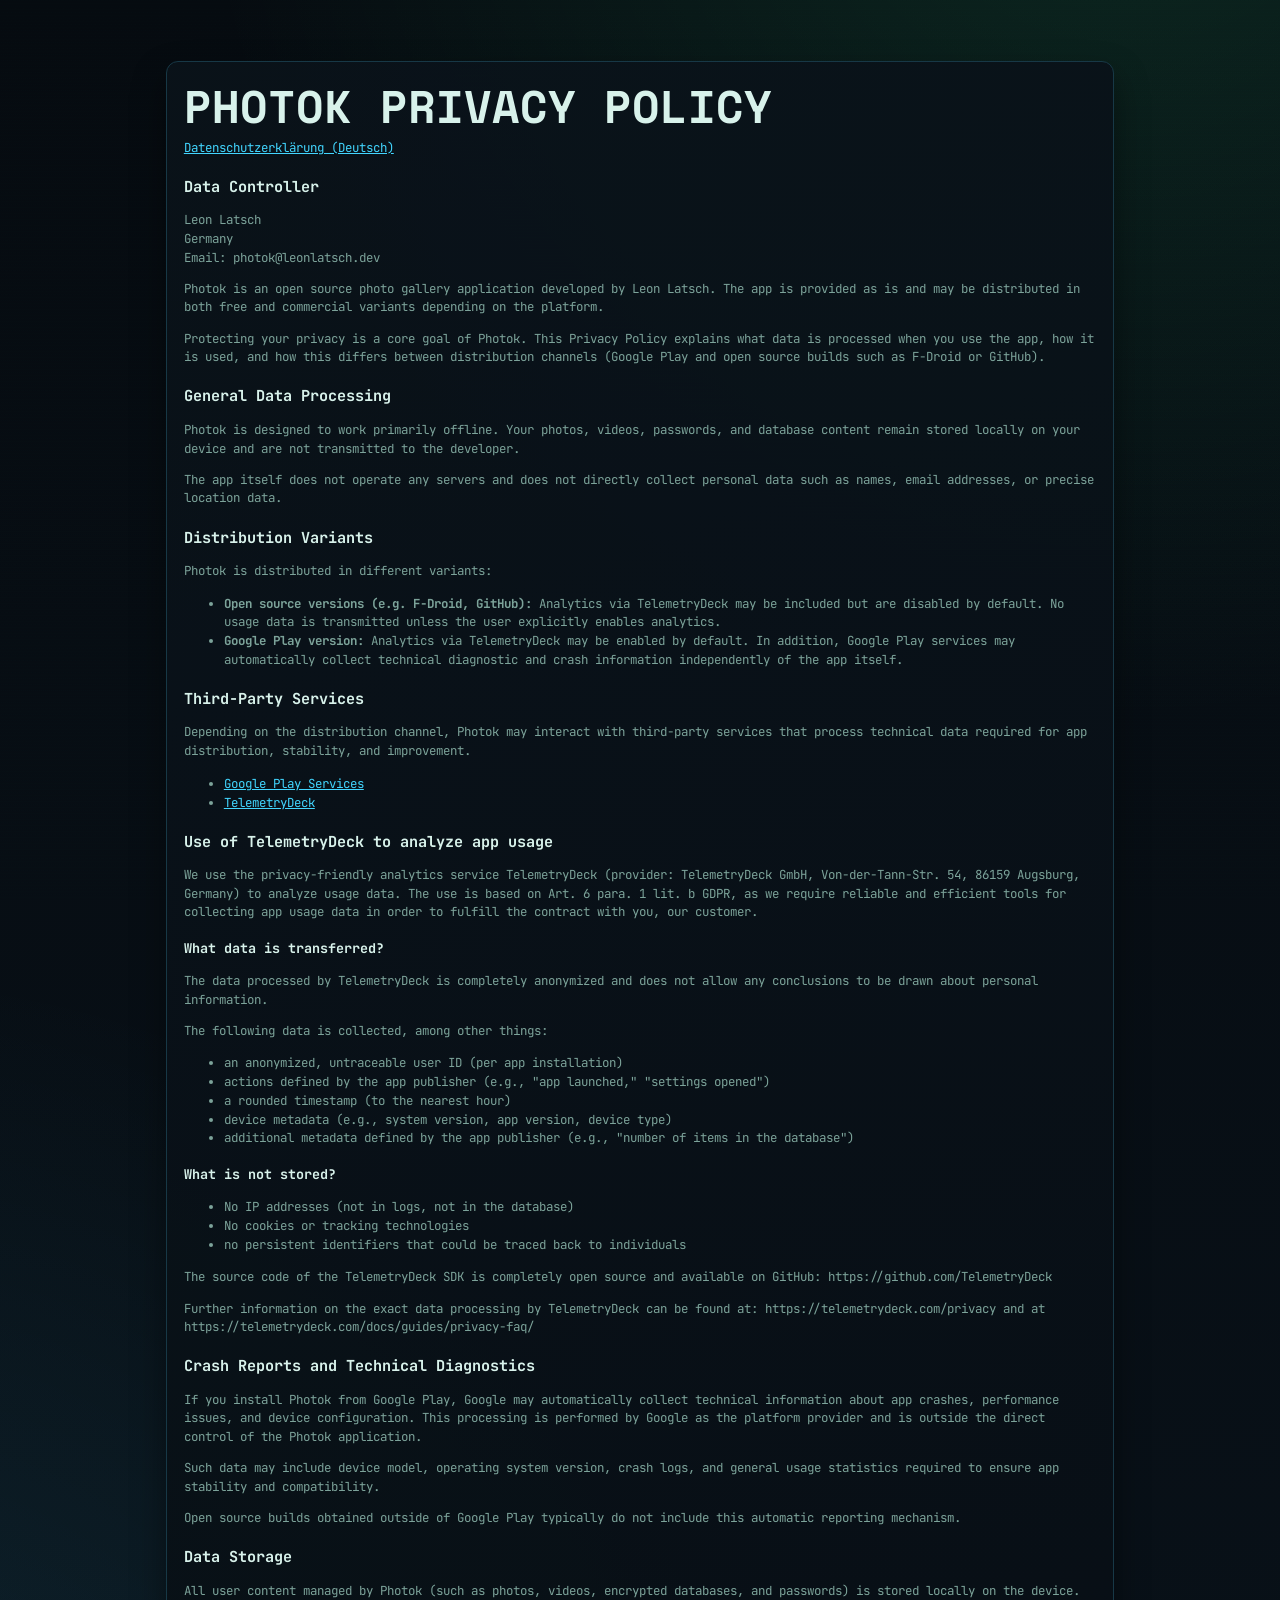
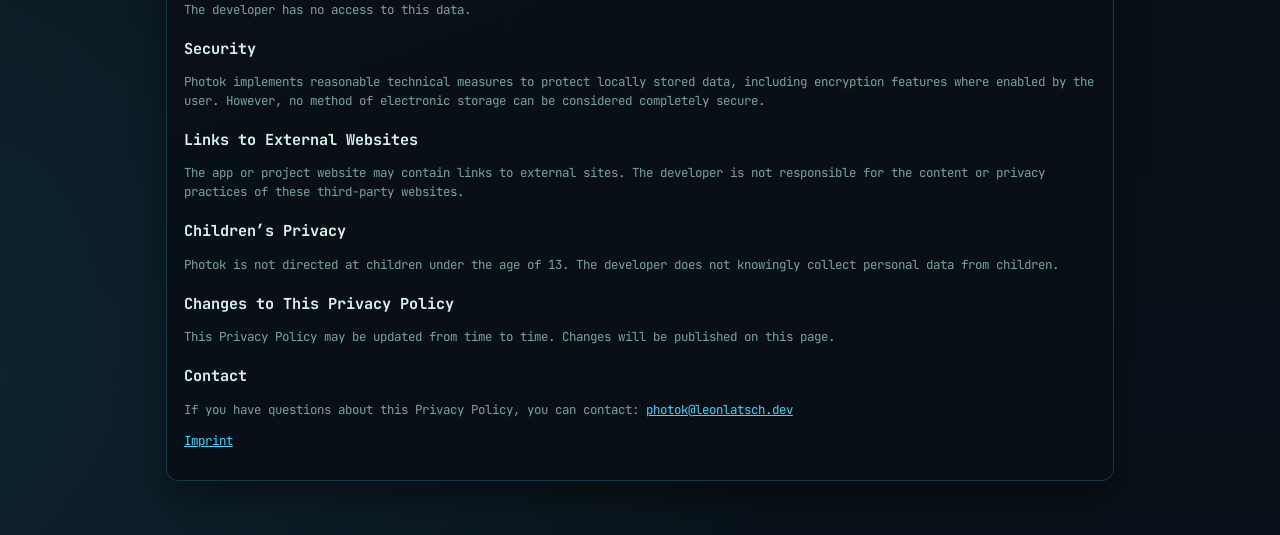
==== commit c2f5d9e4: "add german privacy policy for photok" ====
--- a/photok_privacy_policy/index.html
+++ b/photok_privacy_policy/index.html
@@ -29,6 +29,17 @@
             <section class="section legal-card">
                 <h1>Photok Privacy Policy</h1>
 
+                <p class="legal-source">
+                    <a href="de.html">Datenschutzerklärung (Deutsch)</a>
+                </p>
+
+                <h2>Data Controller</h2>
+                <p>
+                    Leon Latsch<br />
+                    Germany<br />
+                    Email: photok@leonlatsch.dev
+                </p>
+
                 <p>
                     Photok is an open source photo gallery application developed
                     by Leon Latsch. The app is provided as is and may be
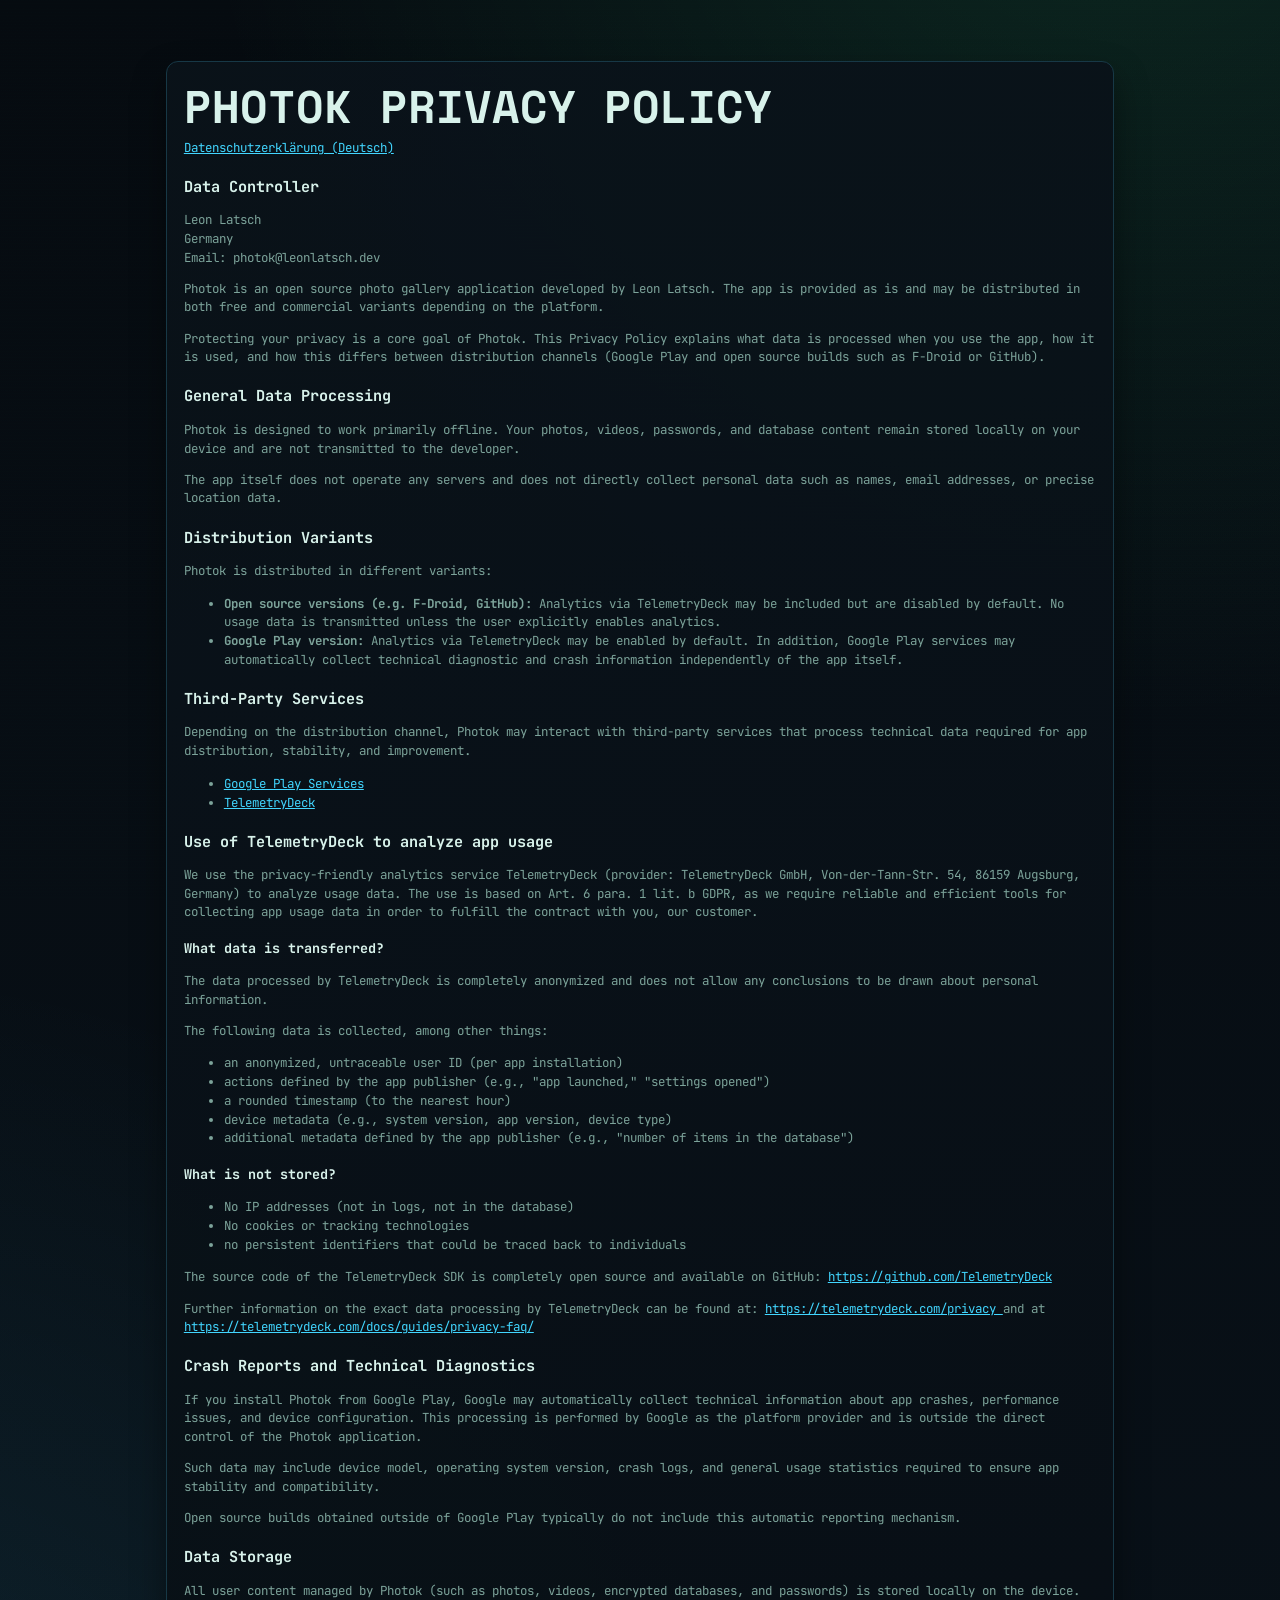
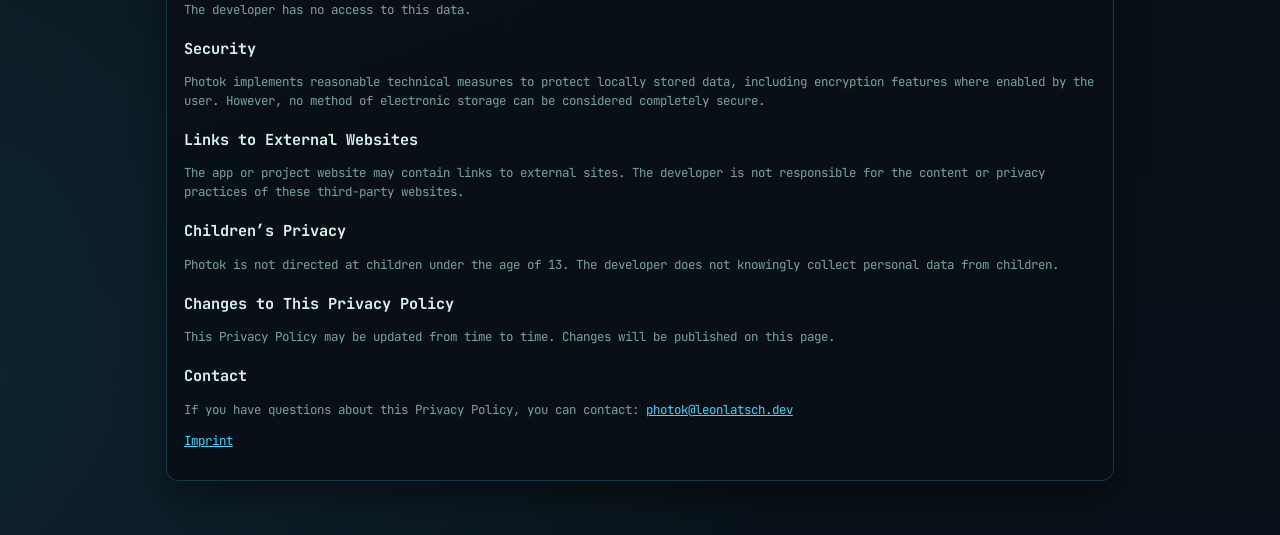
==== commit c43720ef: "unify pps" ====
--- a/photok_privacy_policy/index.html
+++ b/photok_privacy_policy/index.html
@@ -170,17 +170,37 @@
                     </li>
                 </ul>
 
-                <p>
+                <p class="legal-source">
                     The source code of the TelemetryDeck SDK is completely open
                     source and available on GitHub:
-                    https://github.com/TelemetryDeck
-                </p>
-
-                <p>
+
+                    <a
+                        href="https://github.com/TelemetryDeck"
+                        target="_blank"
+                        rel="noreferrer"
+                    >
+                        https://github.com/TelemetryDeck
+                    </a>
+                </p>
+
+                <p class="legal-source">
                     Further information on the exact data processing by
                     TelemetryDeck can be found at:
-                    https://telemetrydeck.com/privacy and at
-                    https://telemetrydeck.com/docs/guides/privacy-faq/
+                    <a
+                        href="https://telemetrydeck.com/privacy/"
+                        target="_blank"
+                        rel="noreferrer"
+                    >
+                        https://telemetrydeck.com/privacy
+                    </a>
+                    and at
+                    <a
+                        href="https://telemetrydeck.com/docs/guides/privacy-faq/"
+                        target="_blank"
+                        rel="noreferrer"
+                    >
+                        https://telemetrydeck.com/docs/guides/privacy-faq/
+                    </a>
                 </p>
 
                 <h2>Crash Reports and Technical Diagnostics</h2>
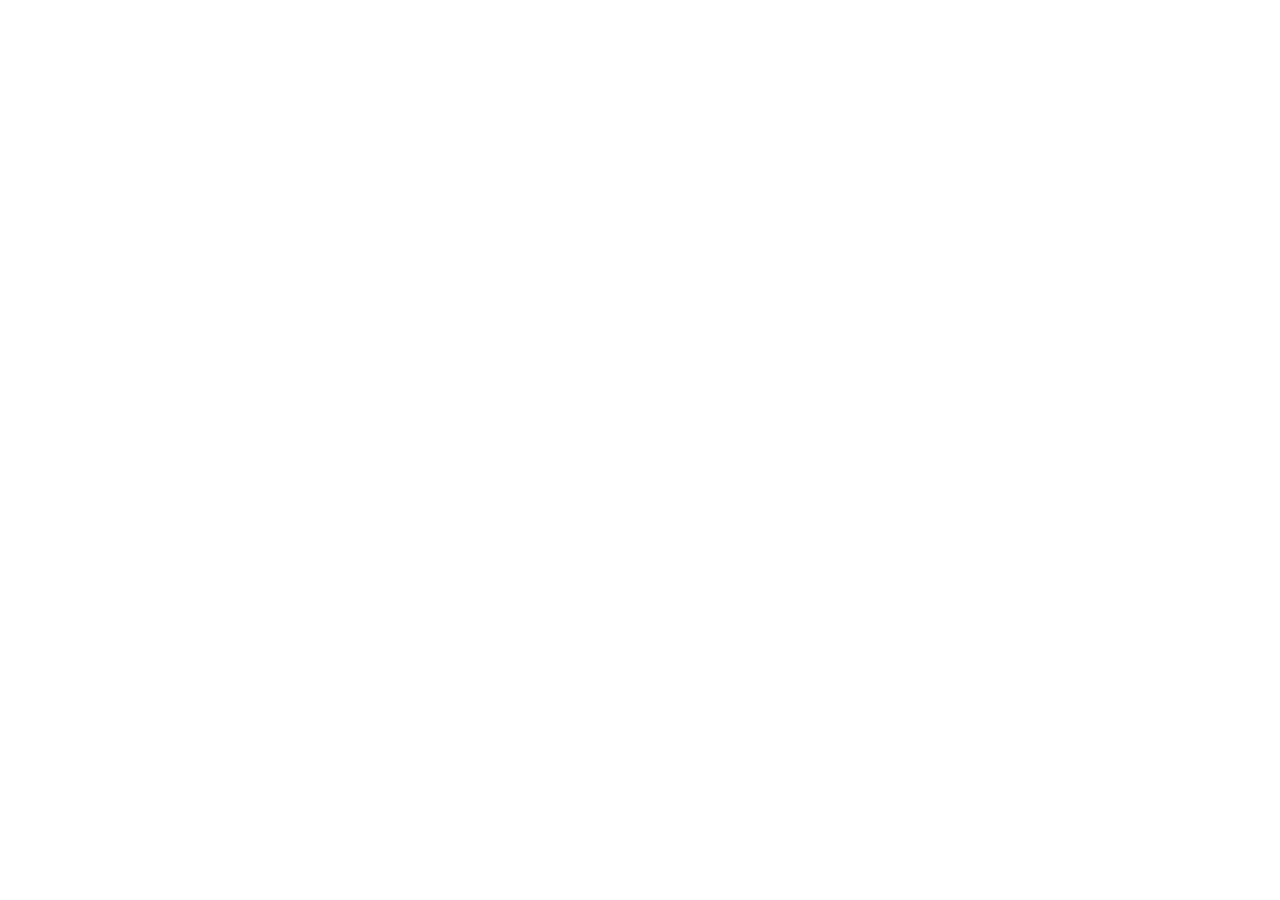
==== commit ab3cb84b: "redirect photok privacy policy to photok.app" ====
--- a/photok_privacy_policy/index.html
+++ b/photok_privacy_policy/index.html
@@ -1,283 +1,9 @@
 <!doctype html>
 <html lang="en">
     <head>
-        <meta charset="UTF-8" />
-        <meta name="viewport" content="width=device-width, initial-scale=1.0" />
-        <title>Photok Privacy Policy</title>
-        <meta name="description" content="Privacy Policy for the Photok app." />
-        <link
-            rel="icon"
-            type="image/png"
-            href="https://github.com/leonlatsch.png"
-        />
-        <link rel="preconnect" href="https://fonts.googleapis.com" />
-        <link rel="preconnect" href="https://fonts.gstatic.com" crossorigin />
-        <link
-            href="https://fonts.googleapis.com/css2?family=JetBrains+Mono:wght@400;500;700;800&family=Space+Mono:wght@400;700&display=swap"
-            rel="stylesheet"
-        />
-        <link rel="stylesheet" href="../styles.css" />
-        <script
-            src="https://cdn.telemetrydeck.com/websdk/telemetrydeck.min.js"
-            data-app-id="EEBC27F7-3748-41E8-992B-FD4944C7D993"
-        ></script>
+    <meta http-equiv="refresh" content="0; URL=https://photok.app/privacy">
     </head>
     <body>
-        <div class="noise" aria-hidden="true"></div>
-
-        <main class="legal-page">
-            <section class="section legal-card">
-                <h1>Photok Privacy Policy</h1>
-
-                <p class="legal-source">
-                    <a href="de.html">Datenschutzerklärung (Deutsch)</a>
-                </p>
-
-                <h2>Data Controller</h2>
-                <p>
-                    Leon Latsch<br />
-                    Germany<br />
-                    Email: photok@leonlatsch.dev
-                </p>
-
-                <p>
-                    Photok is an open source photo gallery application developed
-                    by Leon Latsch. The app is provided as is and may be
-                    distributed in both free and commercial variants depending
-                    on the platform.
-                </p>
-
-                <p>
-                    Protecting your privacy is a core goal of Photok. This
-                    Privacy Policy explains what data is processed when you use
-                    the app, how it is used, and how this differs between
-                    distribution channels (Google Play and open source builds
-                    such as F-Droid or GitHub).
-                </p>
-
-                <h2>General Data Processing</h2>
-
-                <p>
-                    Photok is designed to work primarily offline. Your photos,
-                    videos, passwords, and database content remain stored
-                    locally on your device and are not transmitted to the
-                    developer.
-                </p>
-
-                <p>
-                    The app itself does not operate any servers and does not
-                    directly collect personal data such as names, email
-                    addresses, or precise location data.
-                </p>
-
-                <h2>Distribution Variants</h2>
-
-                <p>Photok is distributed in different variants:</p>
-
-                <ul>
-                    <li>
-                        <strong
-                            >Open source versions (e.g. F-Droid,
-                            GitHub):</strong
-                        >
-                        Analytics via TelemetryDeck may be included but are
-                        disabled by default. No usage data is transmitted unless
-                        the user explicitly enables analytics.
-                    </li>
-                    <li>
-                        <strong>Google Play version:</strong>
-                        Analytics via TelemetryDeck may be enabled by default.
-                        In addition, Google Play services may automatically
-                        collect technical diagnostic and crash information
-                        independently of the app itself.
-                    </li>
-                </ul>
-
-                <h2>Third-Party Services</h2>
-
-                <p>
-                    Depending on the distribution channel, Photok may interact
-                    with third-party services that process technical data
-                    required for app distribution, stability, and improvement.
-                </p>
-
-                <ul>
-                    <li class="legal-source">
-                        <a
-                            href="https://www.google.com/policies/privacy/"
-                            target="_blank"
-                            rel="noreferrer"
-                            >Google Play Services</a
-                        >
-                    </li>
-                    <li class="legal-source">
-                        <a
-                            href="https://telemetrydeck.com/privacy/"
-                            target="_blank"
-                            rel="noreferrer"
-                            >TelemetryDeck</a
-                        >
-                    </li>
-                </ul>
-
-                <h2>Use of TelemetryDeck to analyze app usage</h2>
-                <p>
-                    We use the privacy-friendly analytics service TelemetryDeck
-                    (provider: TelemetryDeck GmbH, Von-der-Tann-Str. 54, 86159
-                    Augsburg, Germany) to analyze usage data. The use is based
-                    on Art. 6 para. 1 lit. b GDPR, as we require reliable and
-                    efficient tools for collecting app usage data in order to
-                    fulfill the contract with you, our customer.
-                </p>
-
-                <h3>What data is transferred?</h3>
-                <p>
-                    The data processed by TelemetryDeck is completely anonymized
-                    and does not allow any conclusions to be drawn about
-                    personal information.
-                </p>
-
-                <p>The following data is collected, among other things:</p>
-
-                <ul>
-                    <li>
-                        an anonymized, untraceable user ID (per app
-                        installation)
-                    </li>
-                    <li>
-                        actions defined by the app publisher (e.g., "app
-                        launched," "settings opened")
-                    </li>
-                    <li>a rounded timestamp (to the nearest hour)</li>
-                    <li>
-                        device metadata (e.g., system version, app version,
-                        device type)
-                    </li>
-                    <li>
-                        additional metadata defined by the app publisher (e.g.,
-                        "number of items in the database")
-                    </li>
-                </ul>
-
-                <h3>What is not stored?</h3>
-
-                <ul>
-                    <li>No IP addresses (not in logs, not in the database)</li>
-                    <li>No cookies or tracking technologies</li>
-                    <li>
-                        no persistent identifiers that could be traced back to
-                        individuals
-                    </li>
-                </ul>
-
-                <p class="legal-source">
-                    The source code of the TelemetryDeck SDK is completely open
-                    source and available on GitHub:
-
-                    <a
-                        href="https://github.com/TelemetryDeck"
-                        target="_blank"
-                        rel="noreferrer"
-                    >
-                        https://github.com/TelemetryDeck
-                    </a>
-                </p>
-
-                <p class="legal-source">
-                    Further information on the exact data processing by
-                    TelemetryDeck can be found at:
-                    <a
-                        href="https://telemetrydeck.com/privacy/"
-                        target="_blank"
-                        rel="noreferrer"
-                    >
-                        https://telemetrydeck.com/privacy
-                    </a>
-                    and at
-                    <a
-                        href="https://telemetrydeck.com/docs/guides/privacy-faq/"
-                        target="_blank"
-                        rel="noreferrer"
-                    >
-                        https://telemetrydeck.com/docs/guides/privacy-faq/
-                    </a>
-                </p>
-
-                <h2>Crash Reports and Technical Diagnostics</h2>
-
-                <p>
-                    If you install Photok from Google Play, Google may
-                    automatically collect technical information about app
-                    crashes, performance issues, and device configuration. This
-                    processing is performed by Google as the platform provider
-                    and is outside the direct control of the Photok application.
-                </p>
-
-                <p>
-                    Such data may include device model, operating system
-                    version, crash logs, and general usage statistics required
-                    to ensure app stability and compatibility.
-                </p>
-
-                <p>
-                    Open source builds obtained outside of Google Play typically
-                    do not include this automatic reporting mechanism.
-                </p>
-
-                <h2>Data Storage</h2>
-
-                <p>
-                    All user content managed by Photok (such as photos, videos,
-                    encrypted databases, and passwords) is stored locally on the
-                    device. The developer has no access to this data.
-                </p>
-
-                <h2>Security</h2>
-
-                <p>
-                    Photok implements reasonable technical measures to protect
-                    locally stored data, including encryption features where
-                    enabled by the user. However, no method of electronic
-                    storage can be considered completely secure.
-                </p>
-
-                <h2>Links to External Websites</h2>
-
-                <p>
-                    The app or project website may contain links to external
-                    sites. The developer is not responsible for the content or
-                    privacy practices of these third-party websites.
-                </p>
-
-                <h2>Children’s Privacy</h2>
-
-                <p>
-                    Photok is not directed at children under the age of 13. The
-                    developer does not knowingly collect personal data from
-                    children.
-                </p>
-
-                <h2>Changes to This Privacy Policy</h2>
-
-                <p>
-                    This Privacy Policy may be updated from time to time.
-                    Changes will be published on this page.
-                </p>
-
-                <h2>Contact</h2>
-
-                <p class="legal-source">
-                    If you have questions about this Privacy Policy, you can
-                    contact:
-                    <a href="mailto:photok@leonlatsch.dev"
-                        >photok@leonlatsch.dev</a
-                    >
-                </p>
-
-                <p class="legal-source">
-                    <a href="../imprint.html">Imprint</a>
-                </p>
-            </section>
-        </main>
+    <p>If you are not redirected automatically, go to <a href="https://photok.app/privacy">photok.app/privacy</a></p>
     </body>
 </html>
